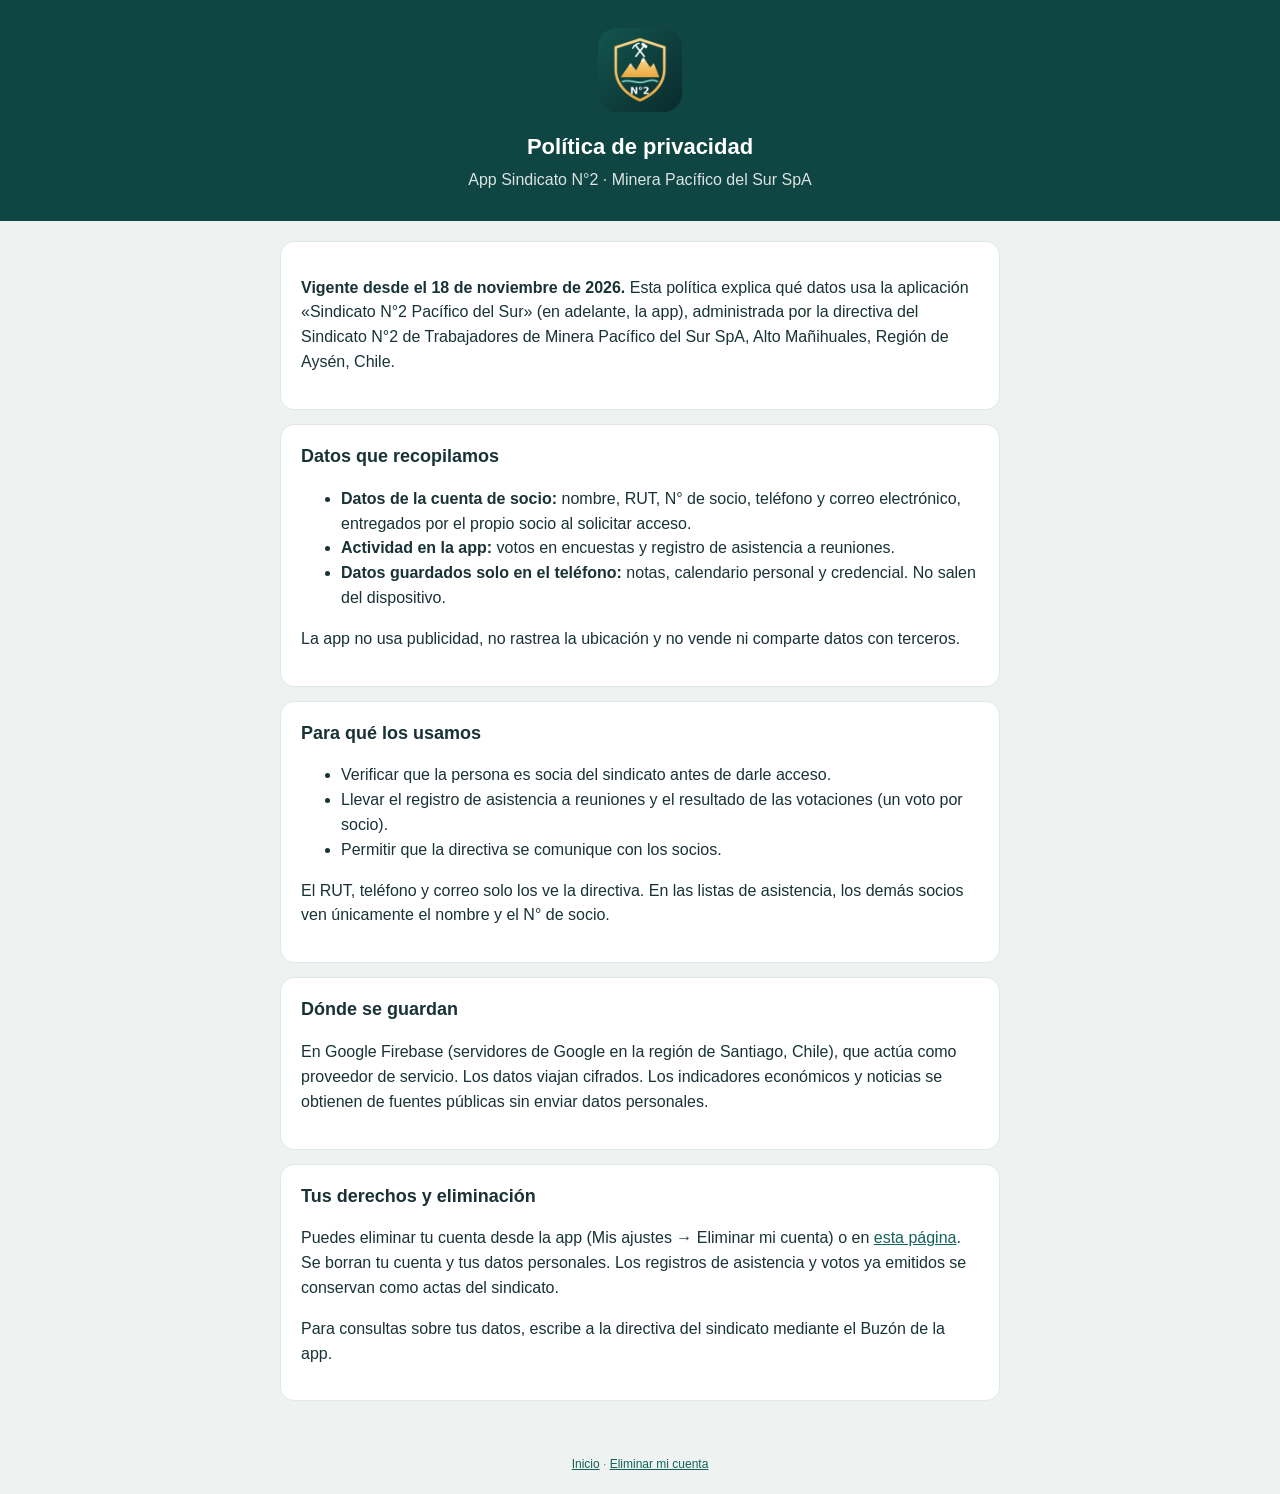
==== docs/privacidad.html @ 4ab968a2 "Páginas web: inicio, política de privacidad y eliminar cuenta Co-Authored-By: Claude Opus 5.5 <norep" ====
<!doctype html><html lang="es-CL"><head><meta charset="utf-8"><meta name="viewport" content="width=device-width,initial-scale=1"><title>Política de privacidad · App Sindicato N°2</title><link rel="stylesheet" href="estilo.css"></head>
<body><header><img src="logo.png" alt=""><h1>Política de privacidad</h1><p>App Sindicato N°2 · Minera Pacífico del Sur SpA</p></header><main>
<section><p><b>Vigente desde el 18 de noviembre de 2026.</b> Esta política explica qué datos usa la aplicación «Sindicato N°2 Pacífico del Sur» (en adelante, la app), administrada por la directiva del Sindicato N°2 de Trabajadores de Minera Pacífico del Sur SpA, Alto Mañihuales, Región de Aysén, Chile.</p></section>
<section><h2>Datos que recopilamos</h2><ul>
<li><b>Datos de la cuenta de socio:</b> nombre, RUT, N° de socio, teléfono y correo electrónico, entregados por el propio socio al solicitar acceso.</li>
<li><b>Actividad en la app:</b> votos en encuestas y registro de asistencia a reuniones.</li>
<li><b>Datos guardados solo en el teléfono:</b> notas, calendario personal y credencial. No salen del dispositivo.</li></ul>
<p>La app no usa publicidad, no rastrea la ubicación y no vende ni comparte datos con terceros.</p></section>
<section><h2>Para qué los usamos</h2><ul><li>Verificar que la persona es socia del sindicato antes de darle acceso.</li><li>Llevar el registro de asistencia a reuniones y el resultado de las votaciones (un voto por socio).</li><li>Permitir que la directiva se comunique con los socios.</li></ul>
<p>El RUT, teléfono y correo solo los ve la directiva. En las listas de asistencia, los demás socios ven únicamente el nombre y el N° de socio.</p></section>
<section><h2>Dónde se guardan</h2><p>En Google Firebase (servidores de Google en la región de Santiago, Chile), que actúa como proveedor de servicio. Los datos viajan cifrados. Los indicadores económicos y noticias se obtienen de fuentes públicas sin enviar datos personales.</p></section>
<section><h2>Tus derechos y eliminación</h2><p>Puedes eliminar tu cuenta desde la app (Mis ajustes → Eliminar mi cuenta) o en <a href="eliminar-cuenta.html">esta página</a>. Se borran tu cuenta y tus datos personales. Los registros de asistencia y votos ya emitidos se conservan como actas del sindicato.</p>
<p>Para consultas sobre tus datos, escribe a la directiva del sindicato mediante el Buzón de la app.</p></section>
</main><footer><a href="index.html">Inicio</a> · <a href="eliminar-cuenta.html">Eliminar mi cuenta</a></footer></body></html>
---- docs/estilo.css ----
body{margin:0;font-family:Roboto,'Segoe UI',Arial,sans-serif;background:#eef3f1;color:#183235;line-height:1.55}
header{background:#0f4643;color:#fff;padding:28px 20px;text-align:center}header img{width:84px;height:84px}header h1{margin:10px 0 0;font-size:22px}header p{margin:4px 0 0;opacity:.85}
main{max-width:720px;margin:auto;padding:20px}section{background:#fff;border-radius:14px;padding:18px 20px;margin-bottom:14px;border:1px solid #e0e8e5}
h2{font-size:18px;margin:0 0 8px}a{color:#14625a}input{width:100%;box-sizing:border-box;padding:12px;border:1px solid #cfdcd8;border-radius:10px;margin:6px 0;font-size:16px}
button{background:#b13b26;color:#fff;border:0;border-radius:10px;padding:13px 18px;font-weight:700;font-size:15px;width:100%;cursor:pointer}.ok{color:#1f6859}.bad{color:#b13b26}
.btn{display:inline-block;background:#14625a;color:#fff;padding:12px 18px;border-radius:10px;text-decoration:none;font-weight:700}footer{text-align:center;font-size:12px;color:#6b8380;padding:20px}
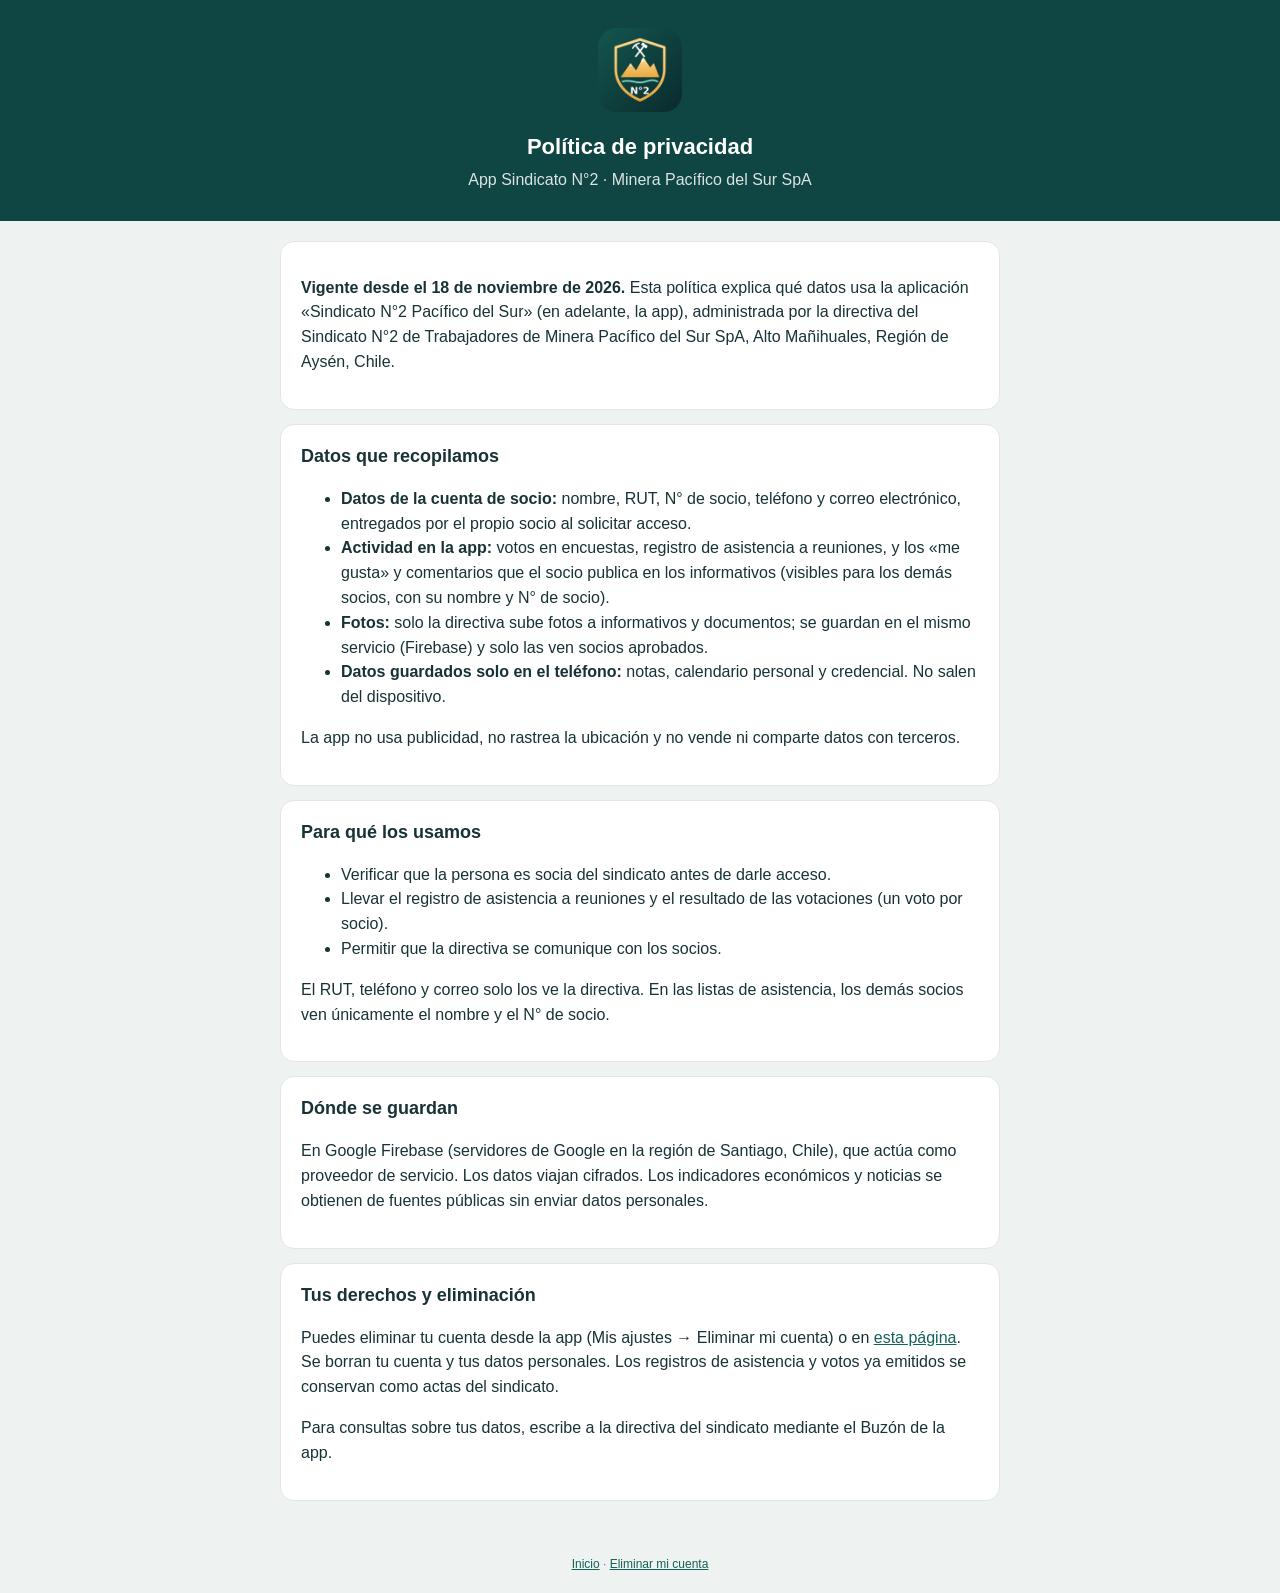
==== commit 3973e837: "Privacidad: me gusta, comentarios y fotos Co-Authored-By: Claude Opus 5.5 <noreply@anthropic.com> Cl" ====
--- a/docs/privacidad.html
+++ b/docs/privacidad.html
@@ -3,7 +3,8 @@
 <section><p><b>Vigente desde el 18 de noviembre de 2026.</b> Esta política explica qué datos usa la aplicación «Sindicato N°2 Pacífico del Sur» (en adelante, la app), administrada por la directiva del Sindicato N°2 de Trabajadores de Minera Pacífico del Sur SpA, Alto Mañihuales, Región de Aysén, Chile.</p></section>
 <section><h2>Datos que recopilamos</h2><ul>
 <li><b>Datos de la cuenta de socio:</b> nombre, RUT, N° de socio, teléfono y correo electrónico, entregados por el propio socio al solicitar acceso.</li>
-<li><b>Actividad en la app:</b> votos en encuestas y registro de asistencia a reuniones.</li>
+<li><b>Actividad en la app:</b> votos en encuestas, registro de asistencia a reuniones, y los «me gusta» y comentarios que el socio publica en los informativos (visibles para los demás socios, con su nombre y N° de socio).</li>
+<li><b>Fotos:</b> solo la directiva sube fotos a informativos y documentos; se guardan en el mismo servicio (Firebase) y solo las ven socios aprobados.</li>
 <li><b>Datos guardados solo en el teléfono:</b> notas, calendario personal y credencial. No salen del dispositivo.</li></ul>
 <p>La app no usa publicidad, no rastrea la ubicación y no vende ni comparte datos con terceros.</p></section>
 <section><h2>Para qué los usamos</h2><ul><li>Verificar que la persona es socia del sindicato antes de darle acceso.</li><li>Llevar el registro de asistencia a reuniones y el resultado de las votaciones (un voto por socio).</li><li>Permitir que la directiva se comunique con los socios.</li></ul>
